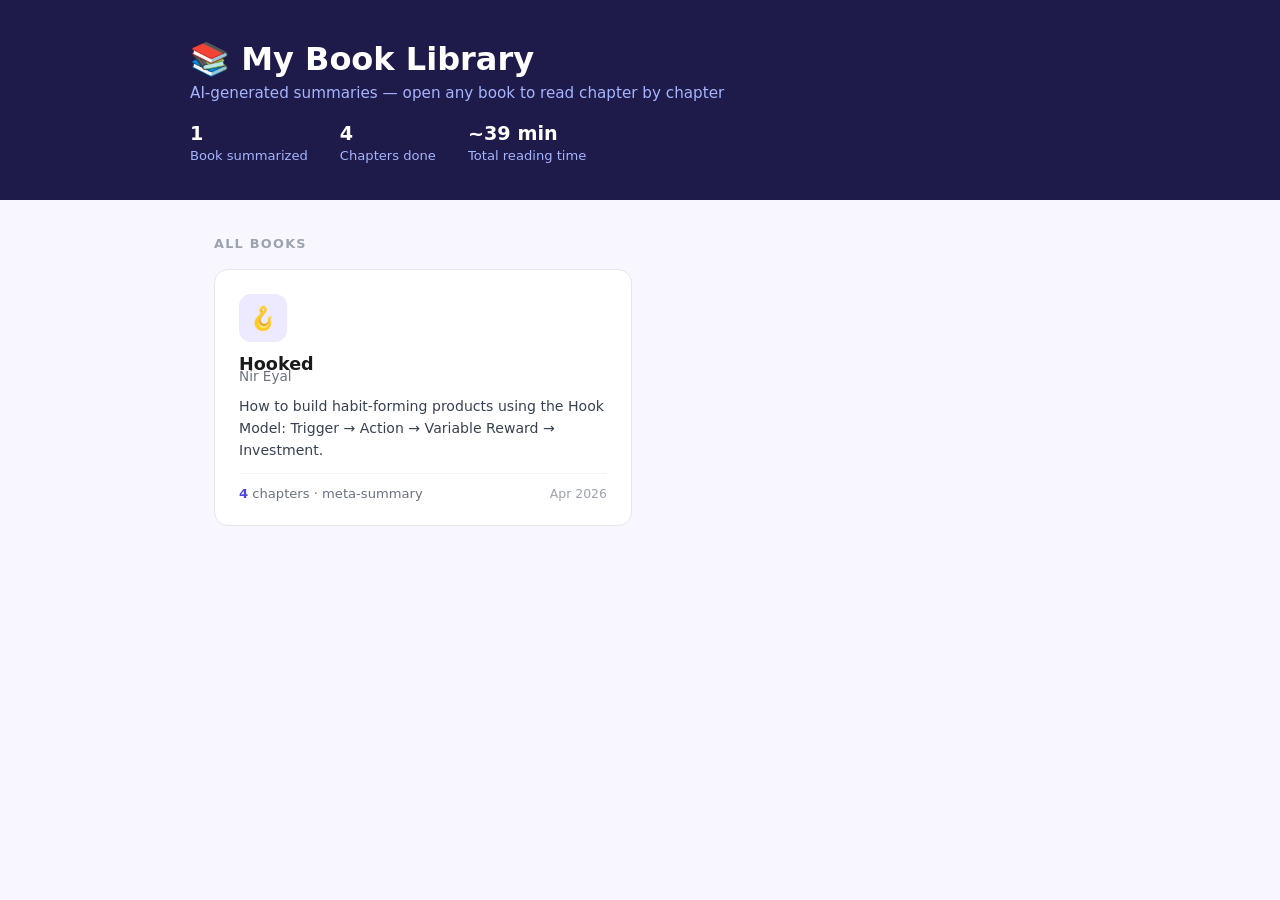
==== index.html @ 6523ba4b "Move master library to root index.html" ====
<!DOCTYPE html>
<html lang="en">
<head>
<meta charset="UTF-8">
<meta name="viewport" content="width=device-width, initial-scale=1.0">
<title>My Book Library</title>
<style>
  * { box-sizing: border-box; margin: 0; padding: 0; }
  body { font-family: system-ui, -apple-system, sans-serif; background: #f8f7ff; color: #1a1a1a; min-height: 100vh; }
  .header { background: #1e1b4b; color: #fff; padding: 40px 24px 36px; }
  .header-inner { max-width: 900px; margin: 0 auto; }
  .header h1 { font-size: 2rem; font-weight: 800; margin-bottom: 6px; }
  .header p { color: #a5b4fc; font-size: 0.95rem; }
  .stats-bar { display: flex; gap: 32px; margin-top: 20px; }
  .stat strong { color: #fff; font-size: 1.2rem; display: block; }
  .stat span { color: #a5b4fc; font-size: 0.82rem; }
  .wrap { max-width: 900px; margin: 0 auto; padding: 36px 24px 80px; }
  .section-title { font-size: 0.8rem; text-transform: uppercase; letter-spacing: .1em; color: #9ca3af; margin-bottom: 18px; font-weight: 600; }
  .books-grid { display: grid; grid-template-columns: repeat(auto-fill, minmax(280px, 1fr)); gap: 16px; }
  .book-card { background: #fff; border: 1px solid #e5e7eb; border-radius: 14px; padding: 24px; text-decoration: none; color: #1a1a1a; display: flex; flex-direction: column; gap: 12px; transition: box-shadow 0.15s, border-color 0.15s; }
  .book-card:hover { box-shadow: 0 6px 24px rgba(79,70,229,0.13); border-color: #a5b4fc; }
  .book-icon { width: 48px; height: 48px; background: #ede9fe; border-radius: 12px; display: flex; align-items: center; justify-content: center; font-size: 1.4rem; }
  .book-title { font-size: 1.1rem; font-weight: 700; }
  .book-author { font-size: 0.85rem; color: #6b7280; margin-top: -6px; }
  .book-desc { font-size: 0.88rem; color: #374151; line-height: 1.55; flex: 1; }
  .book-footer { display: flex; justify-content: space-between; align-items: center; padding-top: 12px; border-top: 1px solid #f3f4f6; }
  .book-ch-count { font-size: 0.82rem; color: #6b7280; }
  .book-ch-count strong { color: #4f46e5; }
  .book-date { font-size: 0.78rem; color: #9ca3af; }
</style>
</head>
<body>

<div class="header">
  <div class="header-inner">
    <h1>📚 My Book Library</h1>
    <p>AI-generated summaries — open any book to read chapter by chapter</p>
    <div class="stats-bar">
      <div class="stat"><strong>1</strong><span>Book summarized</span></div>
      <div class="stat"><strong>4</strong><span>Chapters done</span></div>
      <div class="stat"><strong>~39 min</strong><span>Total reading time</span></div>
    </div>
  </div>
</div>

<div class="wrap">
  <div class="section-title">All Books</div>
  <div class="books-grid">

    <a class="book-card" href="outputs/hooked/index.html">
      <div class="book-icon">🪝</div>
      <div>
        <div class="book-title">Hooked</div>
        <div class="book-author">Nir Eyal</div>
      </div>
      <div class="book-desc">How to build habit-forming products using the Hook Model: Trigger → Action → Variable Reward → Investment.</div>
      <div class="book-footer">
        <div class="book-ch-count"><strong>4</strong> chapters · meta-summary</div>
        <div class="book-date">Apr 2026</div>
      </div>
    </a>

    <!-- New books will be added here -->

  </div>
</div>

</body>
</html>
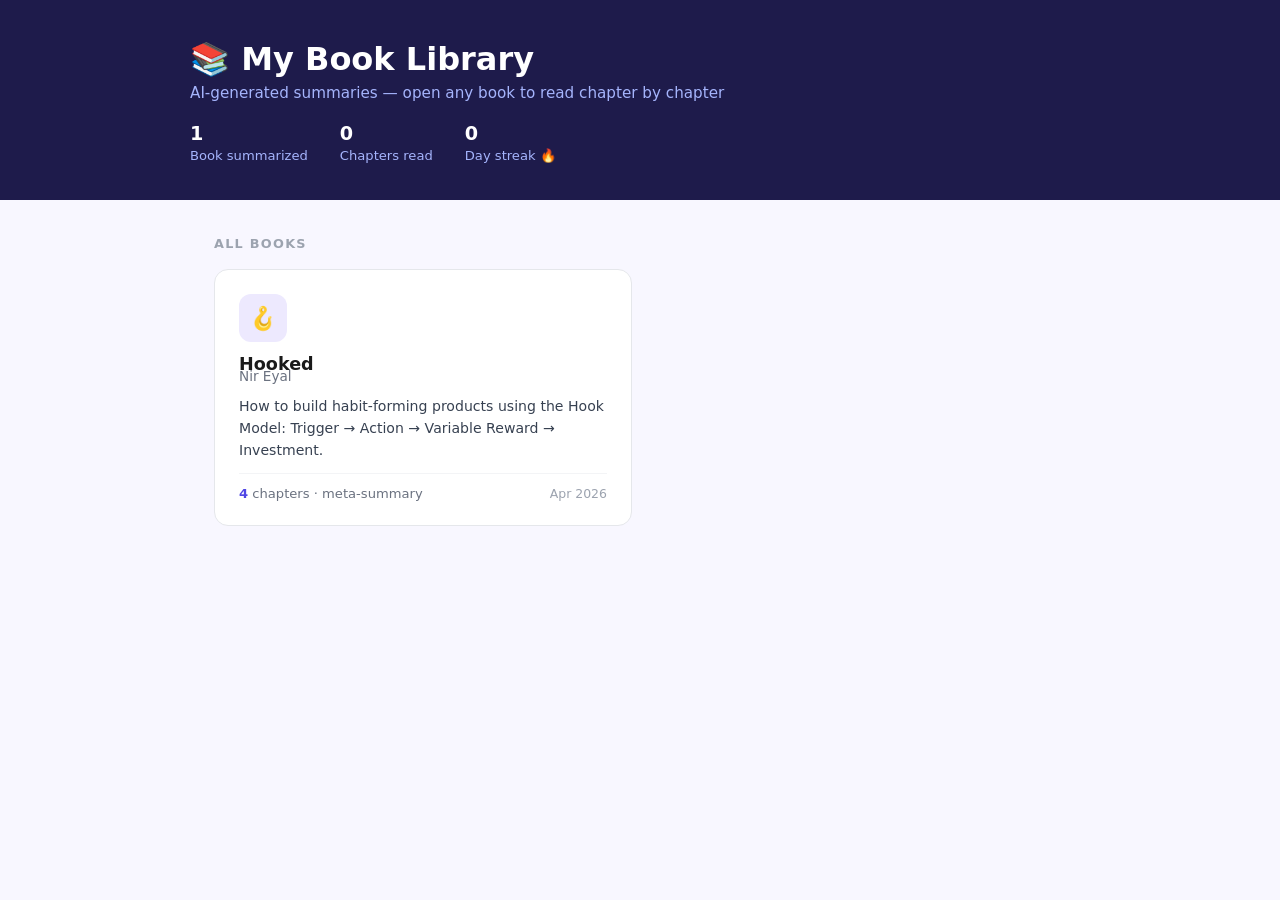
==== commit ca49f3b8: "Add PWA, dark mode, progress tracking, and quizzes" ====
--- a/index.html
+++ b/index.html
@@ -4,6 +4,12 @@
 <meta charset="UTF-8">
 <meta name="viewport" content="width=device-width, initial-scale=1.0">
 <title>My Book Library</title>
+<link rel="manifest" href="/book-ai/manifest.json">
+<meta name="theme-color" content="#1e1b4b">
+<meta name="apple-mobile-web-app-capable" content="yes">
+<meta name="apple-mobile-web-app-status-bar-style" content="black-translucent">
+<meta name="apple-mobile-web-app-title" content="BookAI">
+<link rel="apple-touch-icon" href="/book-ai/icon.svg">
 <style>
   * { box-sizing: border-box; margin: 0; padding: 0; }
   body { font-family: system-ui, -apple-system, sans-serif; background: #f8f7ff; color: #1a1a1a; min-height: 100vh; }
@@ -37,8 +43,8 @@
     <p>AI-generated summaries — open any book to read chapter by chapter</p>
     <div class="stats-bar">
       <div class="stat"><strong>1</strong><span>Book summarized</span></div>
-      <div class="stat"><strong>4</strong><span>Chapters done</span></div>
-      <div class="stat"><strong>~39 min</strong><span>Total reading time</span></div>
+      <div class="stat"><strong id="stat-total">0</strong><span>Chapters read</span></div>
+      <div class="stat"><strong id="stat-streak">0</strong><span>Day streak 🔥</span></div>
     </div>
   </div>
 </div>
@@ -65,5 +71,11 @@
   </div>
 </div>
 
+<script>
+  if ('serviceWorker' in navigator) {
+    navigator.serviceWorker.register('/book-ai/sw.js', { scope: '/book-ai/' });
+  }
+</script>
+<script src="shared.js"></script>
 </body>
 </html>
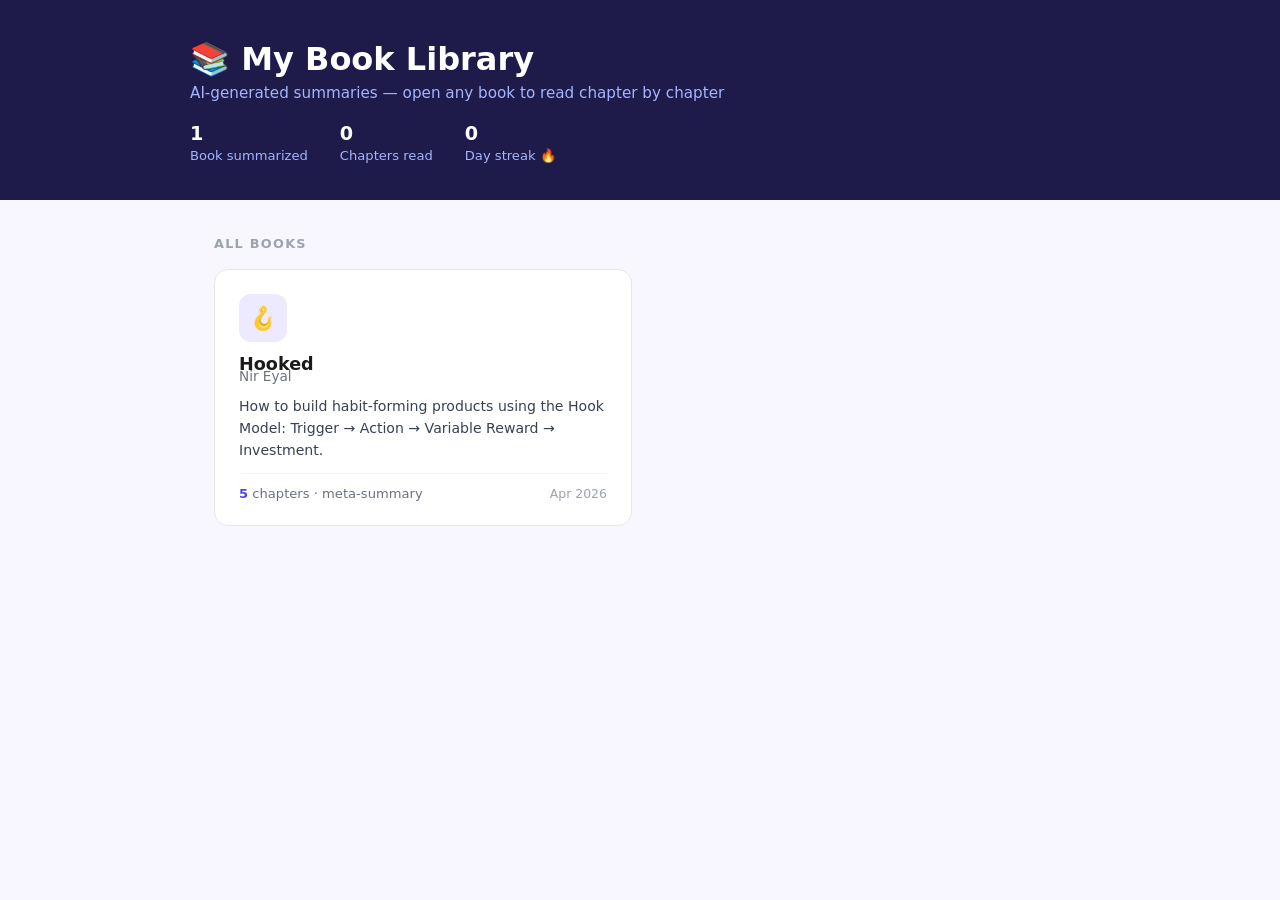
==== commit 291d9bd7: "Add Hooked Chapter 5: Investment Full summary of the Investment phase — the fourth and final step of" ====
--- a/index.html
+++ b/index.html
@@ -61,7 +61,7 @@
       </div>
       <div class="book-desc">How to build habit-forming products using the Hook Model: Trigger → Action → Variable Reward → Investment.</div>
       <div class="book-footer">
-        <div class="book-ch-count"><strong>4</strong> chapters · meta-summary</div>
+        <div class="book-ch-count"><strong>5</strong> chapters · meta-summary</div>
         <div class="book-date">Apr 2026</div>
       </div>
     </a>
